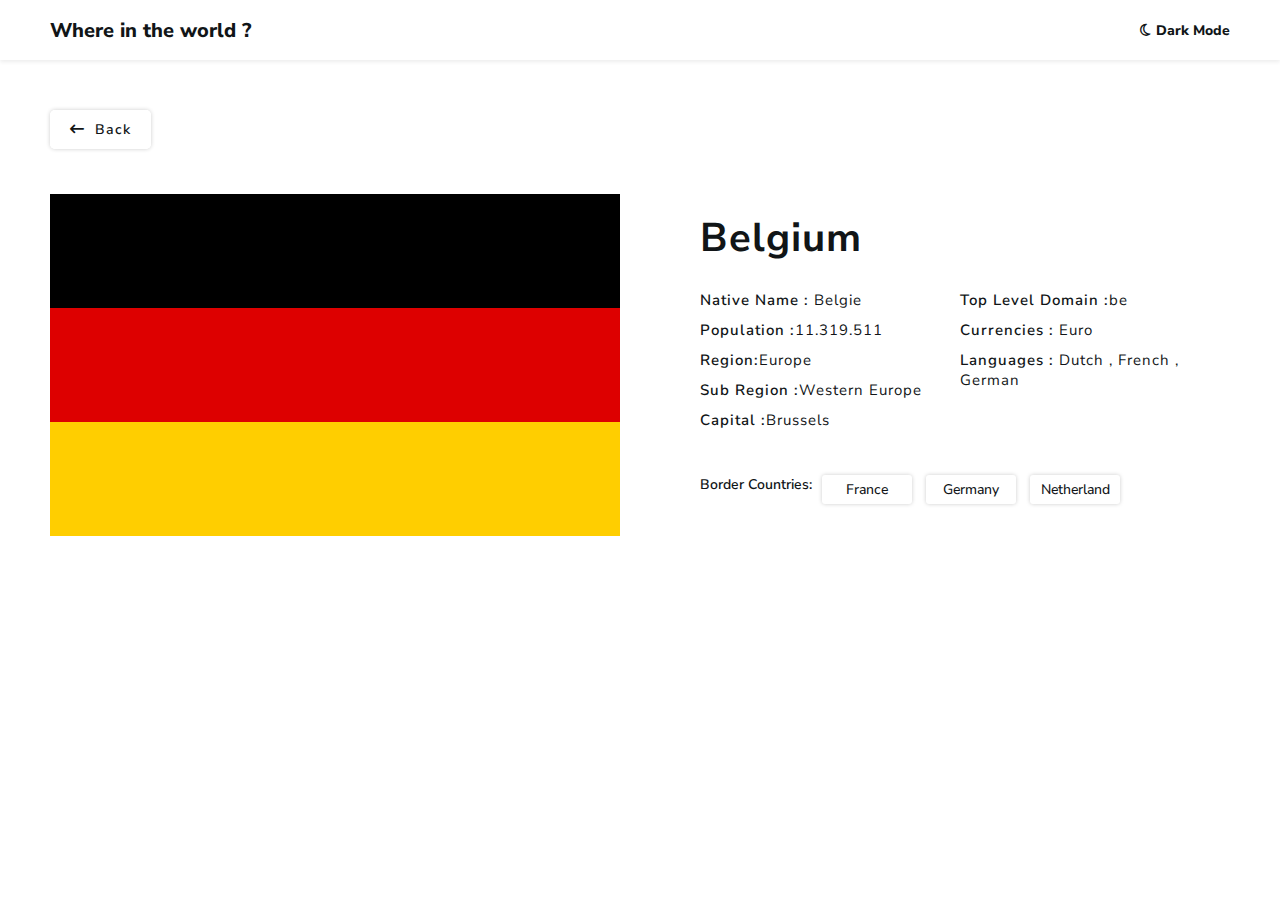
==== details.html @ c5d20afe "create the structure of app using css and html." ====
<!DOCTYPE html>
<html lang="en">
  <head>
    <meta charset="UTF-8" />
    <meta http-equiv="X-UA-Compatible" content="IE=edge" />
    <meta name="viewport" content="width=device-width, initial-scale=1.0" />
    <link rel="stylesheet" href="css/style.css" />
    <link rel="stylesheet" href="css/details.css" />
    <link
      rel="stylesheet"
      href="https://cdnjs.cloudflare.com/ajax/libs/font-awesome/6.1.2/css/all.min.css"
    />
    <title>Belgium</title>
    <script src="script.js" async></script>
  </head>
  <body>
    <header>
      <div class="title">
        <h1>Where in the world ?</h1>
      </div>
      <div class="mode">
        <p><i class="fa-regular fa-moon"></i>Dark Mode</p>
      </div>
    </header>
    <main>
      <div class="back-btn">
        <a class="btn" href="index.html"
          ><i class="fa fa-arrow-left-long"></i> Back</a
        >
      </div>
      <div class="wrapper">
        <div class="preview-img">
          <img src="flags/de.svg" alt="" />
        </div>
        <div class="preview-details">
          <div class="country-name">
            <h1>Belgium</h1>
          </div>
          <div class="country-details">
            <div class="country-details-left">
              <div class="item-info">
                <p><strong>Native Name :</strong> Belgie</p>
              </div>
              <div class="item-info">
                <p><strong>Population :</strong>11.319.511</p>
              </div>
              <div class="item-info">
                <p><strong>Region:</strong>Europe</p>
              </div>
              <div class="item-info">
                <p><strong>Sub Region :</strong>Western Europe</p>
              </div>
              <div class="item-info">
                <p><strong>Capital :</strong>Brussels</p>
              </div>
            </div>
            <div class="country-details-right">
              <div class="item-info">
                <p><strong>Top Level Domain :</strong>be</p>
              </div>
              <div class="item-info">
                <p><strong>Currencies :</strong> Euro</p>
              </div>
              <div class="item-info">
                <p><strong>Languages :</strong> Dutch , French , German</p>
              </div>
            </div>
          </div>

          <div class="country-borders">
            <p>Border Countries:</p>
            <ul>
              <li>France</li>
              <li>Germany</li>
              <li>Netherland</li>
            </ul>
          </div>
        </div>
      </div>
    </main>
  </body>
</html>
---- css/style.css ----
@import url("https://fonts.googleapis.com/css2?family=Barlow&family=Nunito+Sans:wght@300;600;800&display=swap");
:root {
  --very-dark-blue: #111517;
  --dark-gray: #858585;
  --very-light-gray: #fafafa;
  --white-color: #ffffff;
}

body {
  --bg-color: var(--very-light-gray);
  --font-color: var(--very-dark-blue);
  --header-color: var(--white-color);
  --div-color: var(--white-color);
  background: var(--bg-color);
  color: var(--font-color);
  font-size: 14px;
  width: 100%;
  height: 100vh;
}
* {
  padding: 0;
  margin: 0;
  box-sizing: border-box;
  font-family: "Nunito Sans";
}

header {
  display: flex;
  justify-content: space-between;
  align-items: center;
  background-color: var(--header-color);
  height: 50px;
  padding: 30px 50px;
  box-shadow: 0 2px 4px rgba(0, 0, 0, 0.075);
}
.title h1 {
  font-size: 20px;
  font-weight: 800;
}
.mode p {
  font-weight: 800;
}
.mode i {
  margin-right: 5px;
}
main {
  padding: 35px 50px;
}
.search-header {
  display: flex;
  flex-wrap: wrap;
  justify-content: space-between;
  align-items: center;
}
.search-header .search-box {
  width: 450px;
  display: flex;
  justify-content: space-between;
  align-items: center;
  height: 50px;
  background: var(--div-color);
  border-radius: 5px;
  padding: 0 25px;
  box-shadow: 0 0 4px rgba(0, 0, 0, 0.2);
}
.search-btn {
  background: none;
  border: none;
  outline: none;
  margin-right: 15px;
}
.search-btn .fa {
  color: var(--dark-gray);
}
.search {
  width: 100%;
  border: none;
  outline: none;
  background-color: transparent;
}

.filter {
  width: 200px;
  display: flex;
  justify-content: space-between;
  align-items: center;
  height: 50px;
  background: var(--div-color);
  border-radius: 5px;
  padding: 17px 25px;
  box-shadow: 0 0 4px rgba(0, 0, 0, 0.2);
  cursor: pointer;
  position: relative;
}
.filter p,
i {
  font-weight: 600;
}

.dropdown {
  width: 100%;
  display: flex;
  background: var(--div-color);
  margin-top: 3px;
  border-radius: 5px;
  padding: 10px 15px;
  box-shadow: 0 0 4px rgba(0, 0, 0, 0.2);
}

.dropdown ul li {
  list-style: none;
  font-weight: 600;
  margin-bottom: 5px;
}
.filter > *:last-child {
  display: block;
  opacity: 0;
  pointer-events: none;
  transition: 0.4s;
  position: absolute;
  left: 0;
  top: 100%;
}
.dropdown.open {
  opacity: 1;
  visibility: visible;
  pointer-events: auto;
  z-index: 1;
}
.countries {
  margin-top: 35px;
}
.row {
  display: flex;
  flex-wrap: wrap;
  justify-content: space-between;
  position: relative;
}

.country-info {
  flex: 0 0 25%;
  max-width: calc(25% - 45px);
  min-height: 300px;
  background: var(--div-color);
  border-radius: 5px;
  border: 1px solid rgb(235, 229, 229);
  box-shadow: 1px 1px 4px 1px rgba(48, 46, 77, 0.15);
  margin-bottom: 55px;
  overflow: hidden;
}

.country-info .item-img {
  height: 155px;
}
.item-img img {
  border-top-left-radius: 5px;
  border-top-right-radius: 5px;
  object-fit: cover;
  width: 100%;
  height: 100%;
}
.country-info .country-details {
  width: 100%;
  padding: 20px 15px 35px;
}
.country-info .country-details .item-name {
  padding: 0 0 8px;
}

.country-info .country-details .item-info p {
  margin-bottom: 5px;
  font-weight: 600;
}
.country-info .country-details .item-info p span {
  font-weight: 500;
}
@media (max-width: 1020px) {
  .country-info {
    flex: 0 0 33.33%;
    max-width: calc(33.33% - 50px);
    margin-bottom: 45px;
  }
}
@media (max-width: 750px) {
  header {
    padding: 30px 20px;
  }
  main {
    margin-top: 25px;
    padding: 0 20px;
  }
  .country-info {
    flex: 0 0 50%;
    max-width: calc(50% - 40px);
    margin-bottom: 45px;
  }
}
@media (max-width: 666px) {
  .filter {
    margin-top: 35px;
  }
  .title h1 {
    font-size: 15px;
    font-weight: 800;
  }
}
@media (max-width: 375px) {
  header {
    padding: 30px 10px;
  }
  main {
    margin-top: 25px;
    padding: 0 10px;
  }
  .country-info {
    flex: 0 0 100%;
    max-width: calc(100% - 50px);
    margin-left: 25px;
    margin-right: 25px;
  }
}
---- css/details.css ----
:root {
    --very-dark-blue: #111517;
    --dark-gray: #858585;
    --very-light-gray: #fafafa;
    --white-color: #ffffff;
  }
  
  body {
    --bg-color: var(--white-color);
    --font-color: var(--very-dark-blue);
    --header-color: var(--white-color);
    --div-color: var(--white-color);
    background: var(--bg-color);
    color: var(--font-color);
    font-size: 14px;
    width: 100%;
    height: 100vh;
  }
  
  * {
    padding: 0;
    margin: 0;
    box-sizing: border-box;
    font-family: "Nunito Sans";
    text-decoration: none;
    color: var(--font-color);
  }
  .mode p {
    font-weight: 800;
    font-size: 14px;
  }
  .mode i {
    margin-right: 5px;
  }
  
  .back-btn {
    margin-top: 25px;
    margin-bottom: 55px;
  }
  .back-btn .btn {
    border: none;
    outline: none;
    padding: 10px 20px;
    background: var(--div-color);
    box-shadow: 0 0 4px rgba(0, 0, 0, 0.2);
    border-radius: 5px;
    cursor: pointer;
    font-weight: 600;
    letter-spacing: 1px;
  }
  .back-btn .btn i {
    margin-right: 5px;
  }
  .wrapper {
    display: flex;
    align-items: center;
    height: 100%;
    width: 100%;
  }
  .wrapper .preview-img {
    width: 50%;
    padding-right: 20px;
  }
  .wrapper .preview-img img {
    width: 100%;
    height: 100%;
    object-fit: cover;
  }
  
  .wrapper .preview-details {
    width: 50%;
    padding: 10px 10px 30px 60px;
  }
  .preview-details .country-name {
    display: flex;
    margin-bottom: 20px;
  }
  .preview-details .country-name h1 {
    font-size: 40px;
    letter-spacing: 1px;
  }
  .preview-details .country-details {
    display: flex;
    flex-wrap: wrap;
    margin-bottom: 40px;
  }
  .preview-details .country-details .country-details-left,
  .country-details-right {
    flex: 0 0 50%;
    max-width: 50%;
  }
  .preview-details .country-details .item-info {
    flex: 0 0 100%;
    max-width: 100%;
  }
  .preview-details .country-details .item-info p {
    font-size: 15px;
    letter-spacing: 1px;
    padding: 5px 0;
  }
  .preview-details .country-details .item-info p > strong {
    font-weight: 600;
  }
  .preview-details .country-borders {
    display: flex;
    flex-wrap: wrap;
  }
  .preview-details .country-borders p {
    font-weight: 600;
    margin-right: 10px;
  }
  .preview-details .country-borders ul li {
    list-style: none;
    display: inline-block;
    border-radius: 3px;
    margin-right: 10px;
    box-shadow: 0 0 4px rgba(0, 0, 0, 0.2);
    background: var(--div-color);
    padding: 5px 5px;
    font-size: 14px;
    font-weight: 500;
    width: 90px;
    text-align: center;
  }
  
  @media screen and (max-width: 375px) {
    body {
      background: var(--very-light-gray);
    }
  
    .preview-details .country-borders {
      margin-bottom: 20px;
    }
  }
  @media screen and (max-width: 760px) {
    main {
      margin-top: 25px;
      padding: 0 30px;
    }
    .back-btn {
      margin-top: 50px;
      margin-bottom: 55px;
    }
    .wrapper {
      flex-wrap: wrap;
    }
  
    .wrapper .preview-details {
      width: 100%;
      padding: 10px 0 30px 0;
    }
    .wrapper .preview-img {
      width: 100%;
      padding-right: 0;
    }
    .preview-details .country-name {
      margin: 20px 0;
    }
    .preview-details .country-borders p {
      margin-bottom: 20px;
    }
    .preview-details .country-borders ul li {
      margin-right: 5px;
      margin-bottom: 5px;
    }
    .preview-details .country-details .country-details-left,
    .country-details-right {
      flex: 0 0 100%;
      max-width: 100%;
      margin-bottom: 40px;
    }
  }
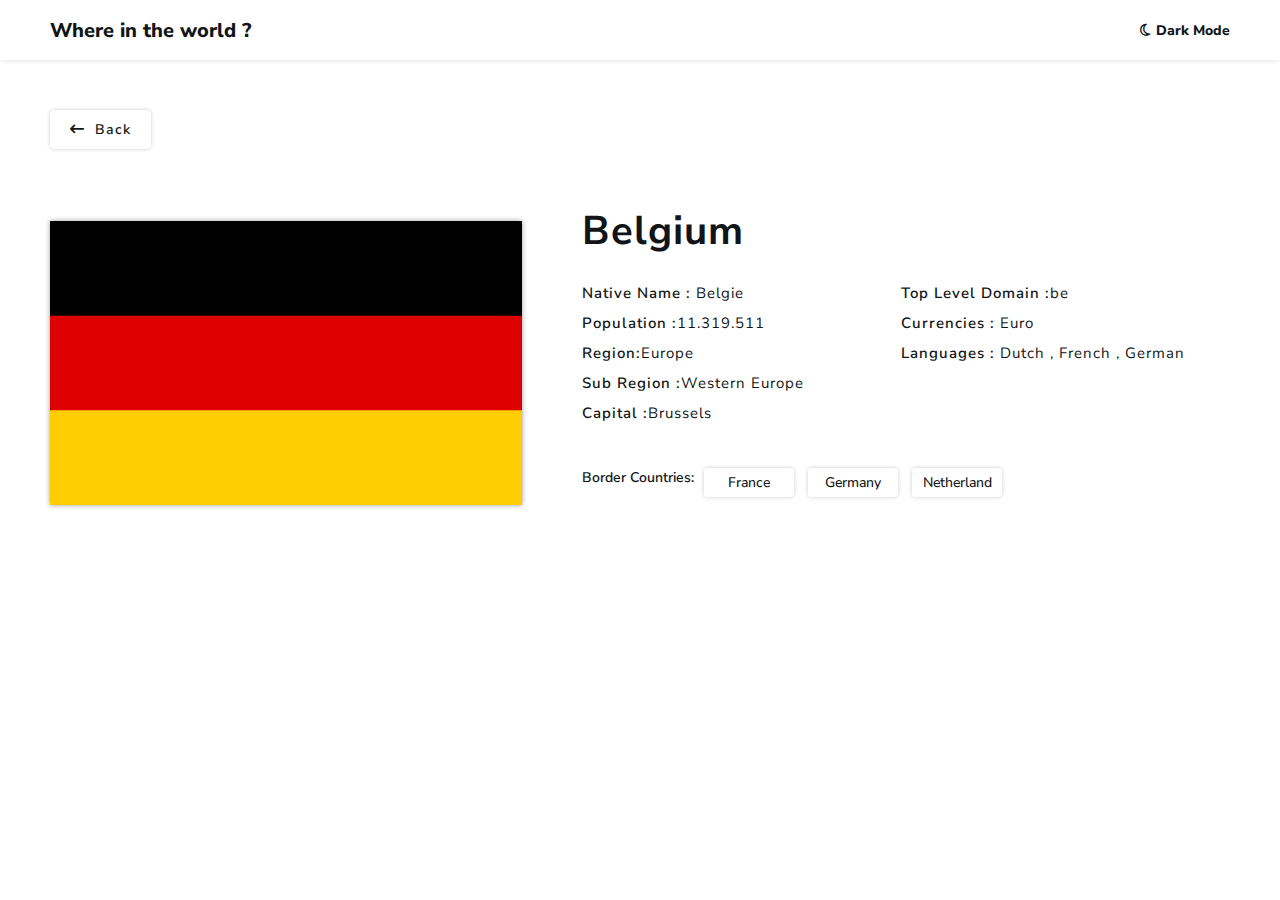
==== commit 325295c7: "Update style.css , details.css" ====
--- a/details.html
+++ b/details.html
@@ -11,7 +11,6 @@
       href="https://cdnjs.cloudflare.com/ajax/libs/font-awesome/6.1.2/css/all.min.css"
     />
     <title>Belgium</title>
-    <script src="script.js" async></script>
   </head>
   <body>
     <header>
--- a/css/style.css
+++ b/css/style.css
@@ -23,7 +23,11 @@
   box-sizing: border-box;
   font-family: "Nunito Sans";
 }
-
+a{
+  text-decoration: none;
+  color: var(--font-color);
+
+}
 header {
   display: flex;
   justify-content: space-between;
@@ -36,6 +40,9 @@
 .title h1 {
   font-size: 20px;
   font-weight: 800;
+}
+.mode{
+  cursor: pointer;
 }
 .mode p {
   font-weight: 800;
@@ -81,20 +88,26 @@
 
 .filter {
   width: 200px;
-  display: flex;
-  justify-content: space-between;
-  align-items: center;
   height: 50px;
   background: var(--div-color);
   border-radius: 5px;
   padding: 17px 25px;
   box-shadow: 0 0 4px rgba(0, 0, 0, 0.2);
+  position: relative;
+ 
+}
+.filter .filter-btn {
+  width: 100%;
+  display: flex;
+  justify-content: space-between;
+  align-items: center;
+  font-weight: 600;
+}
+.filter .filter-btn{
+  border: none;
+  outline: none;
+  background: transparent;
   cursor: pointer;
-  position: relative;
-}
-.filter p,
-i {
-  font-weight: 600;
 }
 
 .dropdown {
@@ -112,7 +125,7 @@
   font-weight: 600;
   margin-bottom: 5px;
 }
-.filter > *:last-child {
+.filter .dropdown  {
   display: block;
   opacity: 0;
   pointer-events: none;
@@ -121,36 +134,39 @@
   left: 0;
   top: 100%;
 }
-.dropdown.open {
+.filter-btn:focus + .dropdown {
   opacity: 1;
   visibility: visible;
   pointer-events: auto;
   z-index: 1;
 }
+
 .countries {
   margin-top: 35px;
 }
 .row {
-  display: flex;
-  flex-wrap: wrap;
-  justify-content: space-between;
+  display: grid;
+  grid-template-columns: repeat(auto-fit,minmax(260px,1fr));
+  grid-gap: 50px;
+
+
+}
+
+.country-info {
+  min-height: 400px;
+  background: var(--div-color);
+  border-radius: 5px;
+  box-shadow: 1px 1px 4px 1px rgba(48, 46, 77, 0.15);
+  overflow: hidden;
   position: relative;
 }
-
-.country-info {
-  flex: 0 0 25%;
-  max-width: calc(25% - 45px);
-  min-height: 300px;
-  background: var(--div-color);
-  border-radius: 5px;
-  border: 1px solid rgb(235, 229, 229);
-  box-shadow: 1px 1px 4px 1px rgba(48, 46, 77, 0.15);
-  margin-bottom: 55px;
-  overflow: hidden;
-}
-
+.country-info:hover{
+  box-shadow: 1px 1px 4px 4px rgba(48, 46, 77, 0.24);
+  transition: 0.3s;
+  transform: scale(1.03);
+}
 .country-info .item-img {
-  height: 155px;
+  height: 200px;
 }
 .item-img img {
   border-top-left-radius: 5px;
@@ -161,10 +177,10 @@
 }
 .country-info .country-details {
   width: 100%;
-  padding: 20px 15px 35px;
+  padding: 35px 15px 35px;
 }
 .country-info .country-details .item-name {
-  padding: 0 0 8px;
+  padding: 0 0 15px;
 }
 
 .country-info .country-details .item-info p {
@@ -174,14 +190,7 @@
 .country-info .country-details .item-info p span {
   font-weight: 500;
 }
-@media (max-width: 1020px) {
-  .country-info {
-    flex: 0 0 33.33%;
-    max-width: calc(33.33% - 50px);
-    margin-bottom: 45px;
-  }
-}
-@media (max-width: 750px) {
+@media (max-width: 768px) {
   header {
     padding: 30px 20px;
   }
@@ -189,21 +198,13 @@
     margin-top: 25px;
     padding: 0 20px;
   }
-  .country-info {
-    flex: 0 0 50%;
-    max-width: calc(50% - 40px);
-    margin-bottom: 45px;
-  }
-}
-@media (max-width: 666px) {
+}
+@media (max-width: 706px) {
   .filter {
     margin-top: 35px;
   }
-  .title h1 {
-    font-size: 15px;
-    font-weight: 800;
-  }
-}
+}
+
 @media (max-width: 375px) {
   header {
     padding: 30px 10px;
@@ -213,8 +214,6 @@
     padding: 0 10px;
   }
   .country-info {
-    flex: 0 0 100%;
-    max-width: calc(100% - 50px);
     margin-left: 25px;
     margin-right: 25px;
   }
--- a/css/details.css
+++ b/css/details.css
@@ -58,17 +58,21 @@
     width: 100%;
   }
   .wrapper .preview-img {
-    width: 50%;
-    padding-right: 20px;
+    flex: 0 0 40%;
+    max-width: 40%;
+    
+   
   }
   .wrapper .preview-img img {
     width: 100%;
     height: 100%;
     object-fit: cover;
+    box-shadow: 0 0 5px rgba(0, 0, 0, 0.4);
   }
   
   .wrapper .preview-details {
-    width: 50%;
+    flex: 0 0 60%;
+    max-width: 60%;
     padding: 10px 10px 30px 60px;
   }
   .preview-details .country-name {
@@ -108,6 +112,7 @@
   .preview-details .country-borders p {
     font-weight: 600;
     margin-right: 10px;
+    margin-bottom: 10px;
   }
   .preview-details .country-borders ul li {
     list-style: none;
@@ -121,6 +126,7 @@
     font-weight: 500;
     width: 90px;
     text-align: center;
+    margin-bottom: 10px;
   }
   
   @media screen and (max-width: 375px) {
@@ -131,8 +137,11 @@
     .preview-details .country-borders {
       margin-bottom: 20px;
     }
+    .preview-details .country-borders ul li {
+      margin-right: 5px;
+    }
   }
-  @media screen and (max-width: 760px) {
+  @media screen and (max-width: 768px) {
     main {
       margin-top: 25px;
       padding: 0 30px;
@@ -141,27 +150,9 @@
       margin-top: 50px;
       margin-bottom: 55px;
     }
-    .wrapper {
-      flex-wrap: wrap;
-    }
-  
-    .wrapper .preview-details {
-      width: 100%;
-      padding: 10px 0 30px 0;
-    }
-    .wrapper .preview-img {
-      width: 100%;
-      padding-right: 0;
-    }
+
     .preview-details .country-name {
       margin: 20px 0;
-    }
-    .preview-details .country-borders p {
-      margin-bottom: 20px;
-    }
-    .preview-details .country-borders ul li {
-      margin-right: 5px;
-      margin-bottom: 5px;
     }
     .preview-details .country-details .country-details-left,
     .country-details-right {
@@ -170,4 +161,27 @@
       margin-bottom: 40px;
     }
   }
+  @media screen and (max-width: 910px){
+    .wrapper{
+      flex-wrap: wrap;
+    }
+    .wrapper .preview-img{
+      flex: 0 0 100%;
+      max-width: 100%;
+      
+    }
+  .wrapper .preview-details{
+    flex: 0 0 100%;
+    max-width: 100%;
+    padding: 30px 0 30px 0;
+  }
+  }
+  @media screen and (max-width: 1097px){
+    .preview-details .country-borders p {
+      margin-bottom: 20px;
+    }
+  }
+
+
+
   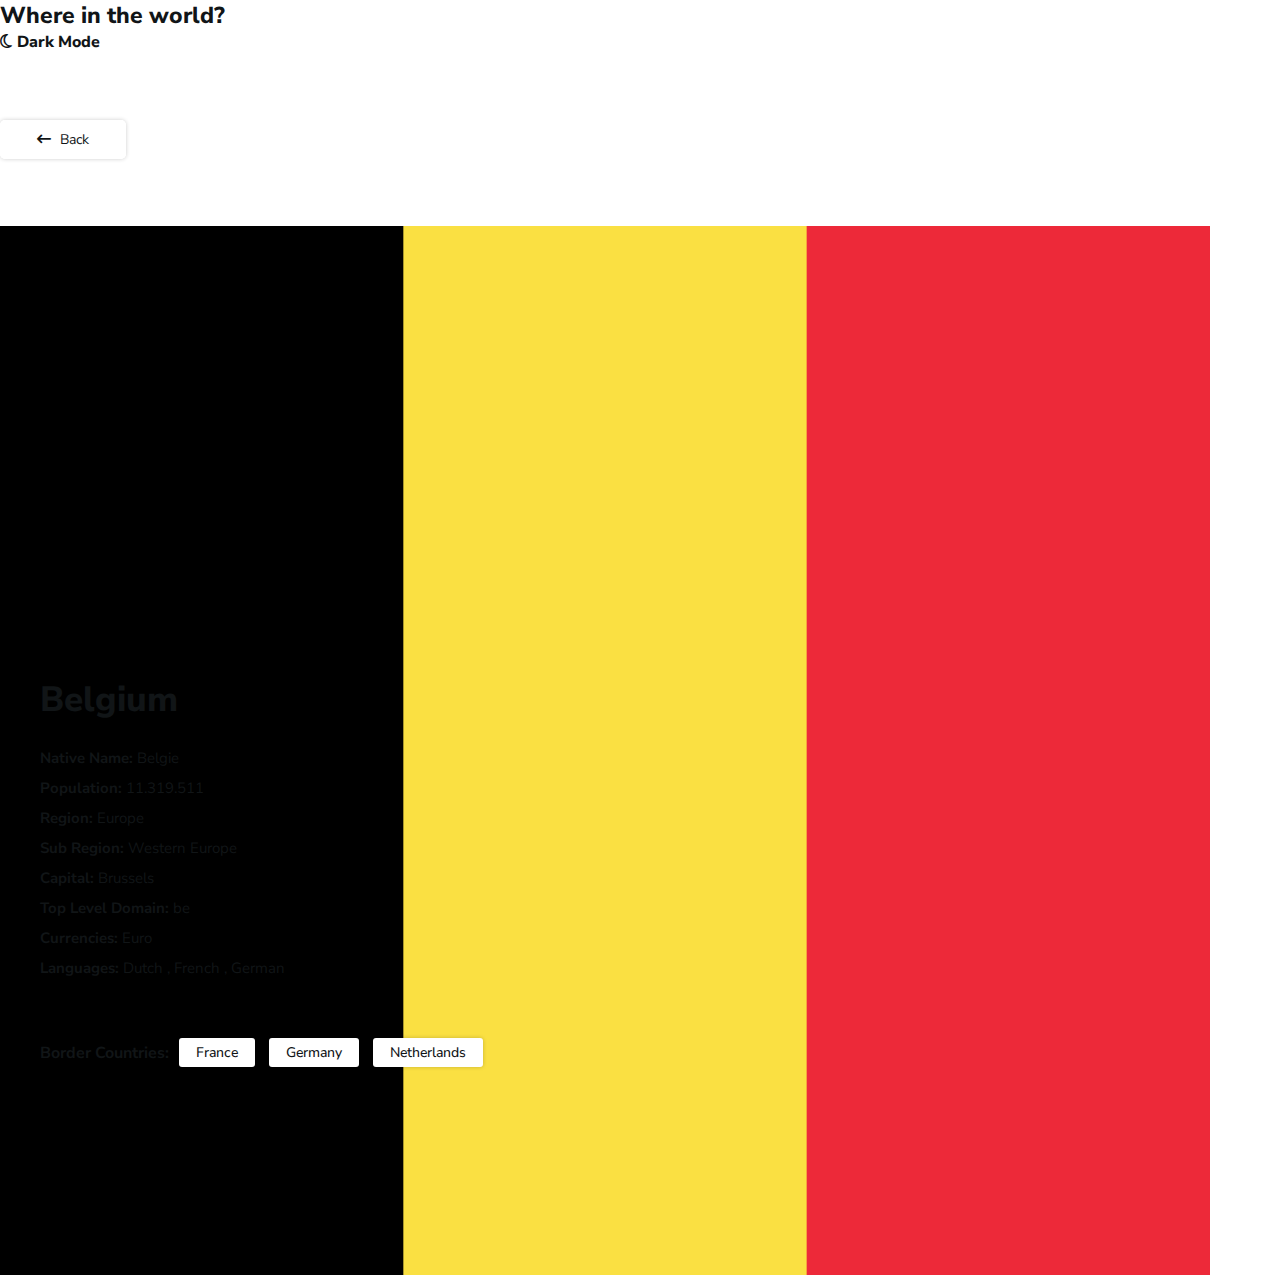
==== commit 367dc0e1: "convert design to bootstrap." ====
--- a/details.html
+++ b/details.html
@@ -4,75 +4,106 @@
     <meta charset="UTF-8" />
     <meta http-equiv="X-UA-Compatible" content="IE=edge" />
     <meta name="viewport" content="width=device-width, initial-scale=1.0" />
-    <link rel="stylesheet" href="css/style.css" />
-    <link rel="stylesheet" href="css/details.css" />
     <link
       rel="stylesheet"
       href="https://cdnjs.cloudflare.com/ajax/libs/font-awesome/6.1.2/css/all.min.css"
     />
+    <link
+      href="https://cdn.jsdelivr.net/npm/bootstrap@5.2.0/dist/css/bootstrap.min.css"
+      rel="stylesheet"
+      integrity="sha384-gH2yIJqKdNHPEq0n4Mqa/HGKIhSkIHeL5AyhkYV8i59U5AR6csBvApHHNl/vI1Bx"
+      crossorigin="anonymous"
+    />
+    <link rel="stylesheet" href="css/style.css" />
+    <link rel="stylesheet" href="css/details.css" />
+    <script
+      src="https://cdn.jsdelivr.net/npm/bootstrap@5.2.0/dist/js/bootstrap.bundle.min.js"
+      integrity="sha384-A3rJD856KowSb7dwlZdYEkO39Gagi7vIsF0jrRAoQmDKKtQBHUuLZ9AsSv4jD4Xa"
+      crossorigin="anonymous"
+    ></script>
     <title>Belgium</title>
   </head>
   <body>
     <header>
-      <div class="title">
-        <h1>Where in the world ?</h1>
-      </div>
-      <div class="mode">
-        <p><i class="fa-regular fa-moon"></i>Dark Mode</p>
-      </div>
+      <nav class="navbar navbar-expand-lg shadow-sm d-print">
+        <div class="container py-2">
+          <span class="navbar-brand title">Where in the world?</span>
+          <div class="mode">
+            <span><i class="fa-regular fa-moon"></i>Dark Mode</span>
+          </div>
+        </div>
+      </nav>
     </header>
     <main>
-      <div class="back-btn">
-        <a class="btn" href="index.html"
-          ><i class="fa fa-arrow-left-long"></i> Back</a
-        >
-      </div>
-      <div class="wrapper">
-        <div class="preview-img">
-          <img src="flags/de.svg" alt="" />
-        </div>
-        <div class="preview-details">
-          <div class="country-name">
-            <h1>Belgium</h1>
+      <div class="container">
+        <div class="inner-container">
+          <div class="back-btn">
+            <a class="btn" href="index.html"
+              ><i class="fa fa-arrow-left-long"></i> Back</a
+            >
           </div>
-          <div class="country-details">
-            <div class="country-details-left">
-              <div class="item-info">
-                <p><strong>Native Name :</strong> Belgie</p>
+          <div class="wrapper">
+            <div class="row">
+              <div class="preview-img col-12 col-md-12 col-lg-6">
+                <img src="flags/be.svg" alt="" />
               </div>
-              <div class="item-info">
-                <p><strong>Population :</strong>11.319.511</p>
-              </div>
-              <div class="item-info">
-                <p><strong>Region:</strong>Europe</p>
-              </div>
-              <div class="item-info">
-                <p><strong>Sub Region :</strong>Western Europe</p>
-              </div>
-              <div class="item-info">
-                <p><strong>Capital :</strong>Brussels</p>
+              <div class="preview-details col-12 col-md-12 col-lg-6">
+                <div class="row">
+                  <div class="country-name">
+                    <h1>Belgium</h1>
+                  </div>
+                </div>
+                <div class="row">
+                  <div class="country-details flex-wrap">
+                    <div class="row">
+                      <div class="col-12 col-md-6 col-lg-6 left">
+                        <div class="item-info">
+                          <span><strong>Native Name:</strong> Belgie</span>
+                        </div>
+                        <div class="item-info">
+                          <span><strong>Population:</strong> 11.319.511</span>
+                        </div>
+                        <div class="item-info">
+                          <span><strong>Region:</strong> Europe</span>
+                        </div>
+                        <div class="item-info">
+                          <span
+                            ><strong>Sub Region:</strong> Western Europe</span
+                          >
+                        </div>
+                        <div class="item-info">
+                          <span><strong>Capital:</strong> Brussels</span>
+                        </div>
+                      </div>
+                      <div class="col-12 col-md-6 col-lg-6 right">
+                        <div class="item-info">
+                          <span><strong>Top Level Domain:</strong> be</span>
+                        </div>
+                        <div class="item-info">
+                          <span><strong>Currencies: </strong> Euro</span>
+                        </div>
+                        <div class="item-info">
+                          <span
+                            ><strong>Languages:</strong> Dutch , French ,
+                            German</span
+                          >
+                        </div>
+                      </div>
+                    </div>
+                  </div>
+                </div>
+                <div class="row">
+                  <div class="country-borders">
+                    <span>Border Countries:</span>
+                    <div class="borders">
+                      <a>France</a>
+                      <a>Germany</a>
+                      <a>Netherlands</a>
+                    </div>
+                  </div>
+                </div>
               </div>
             </div>
-            <div class="country-details-right">
-              <div class="item-info">
-                <p><strong>Top Level Domain :</strong>be</p>
-              </div>
-              <div class="item-info">
-                <p><strong>Currencies :</strong> Euro</p>
-              </div>
-              <div class="item-info">
-                <p><strong>Languages :</strong> Dutch , French , German</p>
-              </div>
-            </div>
-          </div>
-
-          <div class="country-borders">
-            <p>Border Countries:</p>
-            <ul>
-              <li>France</li>
-              <li>Germany</li>
-              <li>Netherland</li>
-            </ul>
           </div>
         </div>
       </div>
--- a/css/style.css
+++ b/css/style.css
@@ -12,6 +12,7 @@
   --header-color: var(--white-color);
   --div-color: var(--white-color);
   background: var(--bg-color);
+  --hover-over: var(--very-light-gray);
   color: var(--font-color);
   font-size: 14px;
   width: 100%;
@@ -23,198 +24,167 @@
   box-sizing: border-box;
   font-family: "Nunito Sans";
 }
-a{
+a {
   text-decoration: none;
   color: var(--font-color);
-
 }
-header {
-  display: flex;
-  justify-content: space-between;
-  align-items: center;
+a:hover {
+  color: var(--font-color);
+}
+nav {
   background-color: var(--header-color);
-  height: 50px;
-  padding: 30px 50px;
-  box-shadow: 0 2px 4px rgba(0, 0, 0, 0.075);
 }
-.title h1 {
-  font-size: 20px;
+nav .title {
+  font-size: 23px;
   font-weight: 800;
 }
-.mode{
+nav .mode {
   cursor: pointer;
+  font-size: 16px;
 }
-.mode p {
+nav .mode span {
   font-weight: 800;
 }
-.mode i {
+nav .mode span i {
   margin-right: 5px;
 }
-main {
-  padding: 35px 50px;
+
+.countries {
+  margin-top: 50px;
+}
+.countries .row {
+  margin-left: -40px;
+  margin-right: -40px;
 }
 .search-header {
-  display: flex;
-  flex-wrap: wrap;
-  justify-content: space-between;
-  align-items: center;
+  margin-top: 50px;
 }
-.search-header .search-box {
-  width: 450px;
-  display: flex;
-  justify-content: space-between;
-  align-items: center;
-  height: 50px;
+.country {
+  margin-bottom: 25px;
+  padding: 0 18px;
+}
+
+.search-box {
+  max-width: 470px;
+  width: 100%;
   background: var(--div-color);
   border-radius: 5px;
-  padding: 0 25px;
+  padding: 10px 25px;
   box-shadow: 0 0 4px rgba(0, 0, 0, 0.2);
 }
-.search-btn {
-  background: none;
-  border: none;
-  outline: none;
-  margin-right: 15px;
-}
-.search-btn .fa {
+
+.search-box .fa {
   color: var(--dark-gray);
 }
-.search {
+.form-control {
   width: 100%;
   border: none;
   outline: none;
   background-color: transparent;
 }
-
-.filter {
+.form-control:focus {
+  box-shadow: none;
+}
+.dropdown {
   width: 200px;
-  height: 50px;
   background: var(--div-color);
   border-radius: 5px;
-  padding: 17px 25px;
   box-shadow: 0 0 4px rgba(0, 0, 0, 0.2);
-  position: relative;
- 
 }
-.filter .filter-btn {
+.dropdown button {
   width: 100%;
+  border: none;
+  outline: none;
+  background: transparent;
+  cursor: pointer;
   display: flex;
   justify-content: space-between;
   align-items: center;
   font-weight: 600;
+  padding: 17px 17px;
 }
-.filter .filter-btn{
-  border: none;
-  outline: none;
-  background: transparent;
-  cursor: pointer;
+.dropdown .dropdown-menu {
+  width: 100%;
+  background: var(--div-color);
+  margin-top: 5px;
+  border-radius: 5px;
+  box-shadow: 0 0 4px rgba(0, 0, 0, 0.2);
+}
+.dropdown .dropdown-menu ul li {
+  margin-top: 5px;
 }
 
-.dropdown {
-  width: 100%;
-  display: flex;
+.card {
   background: var(--div-color);
-  margin-top: 3px;
-  border-radius: 5px;
-  padding: 10px 15px;
-  box-shadow: 0 0 4px rgba(0, 0, 0, 0.2);
-}
-
-.dropdown ul li {
-  list-style: none;
-  font-weight: 600;
-  margin-bottom: 5px;
-}
-.filter .dropdown  {
-  display: block;
-  opacity: 0;
-  pointer-events: none;
-  transition: 0.4s;
-  position: absolute;
-  left: 0;
-  top: 100%;
-}
-.filter-btn:focus + .dropdown {
-  opacity: 1;
-  visibility: visible;
-  pointer-events: auto;
-  z-index: 1;
-}
-
-.countries {
-  margin-top: 35px;
-}
-.row {
-  display: grid;
-  grid-template-columns: repeat(auto-fit,minmax(260px,1fr));
-  grid-gap: 50px;
-
-
-}
-
-.country-info {
-  min-height: 400px;
-  background: var(--div-color);
-  border-radius: 5px;
+  border-radius: 7px;
   box-shadow: 1px 1px 4px 1px rgba(48, 46, 77, 0.15);
   overflow: hidden;
   position: relative;
+  border: none;
 }
-.country-info:hover{
+.card .img {
+  height: 160px;
+}
+.card img {
+  border-top-left-radius: 7px;
+  border-top-right-radius: 7px;
+  object-fit: cover;
+  width: 100%;
+  height: 100%;
+}
+
+.card:hover {
   box-shadow: 1px 1px 4px 4px rgba(48, 46, 77, 0.24);
   transition: 0.3s;
   transform: scale(1.03);
 }
-.country-info .item-img {
-  height: 200px;
+.card-body .card-title {
+  font-size: 16px;
+  white-space: nowrap;
+  overflow: hidden;
+  text-overflow: ellipsis;
+  font-weight: 800;
+  color: var(--font-color);
+  margin-bottom: 15px;
 }
-.item-img img {
-  border-top-left-radius: 5px;
-  border-top-right-radius: 5px;
-  object-fit: cover;
+.card .card-body {
   width: 100%;
-  height: 100%;
+  padding: 25px 20px 35px;
 }
-.country-info .country-details {
-  width: 100%;
-  padding: 35px 15px 35px;
+.card-body .card-text {
+  margin-bottom: 5px;
 }
-.country-info .country-details .item-name {
-  padding: 0 0 15px;
+.card-body .card-text span {
+  font-weight: 600;
 }
 
-.country-info .country-details .item-info p {
-  margin-bottom: 5px;
-  font-weight: 600;
-}
-.country-info .country-details .item-info p span {
-  font-weight: 500;
-}
-@media (max-width: 768px) {
-  header {
-    padding: 30px 20px;
+@media (max-width: 767px) {
+  .search-header {
+    margin-top: 25px;
   }
-  main {
-    margin-top: 25px;
-    padding: 0 20px;
-  }
-}
-@media (max-width: 706px) {
   .filter {
     margin-top: 35px;
+  }
+  .countries .row {
+    margin-left: 0;
+    margin-right: 0;
   }
 }
 
 @media (max-width: 375px) {
-  header {
-    padding: 30px 10px;
-  }
-  main {
-    margin-top: 25px;
-    padding: 0 10px;
+  .country {
+    padding: 0 15px;
   }
   .country-info {
     margin-left: 25px;
     margin-right: 25px;
   }
+  nav .title {
+    font-size: 18px;
+    font-weight: 800;
+  }
+  nav .mode {
+    cursor: pointer;
+    font-size: 14px;
+  }
 }
--- a/css/details.css
+++ b/css/details.css
@@ -1,187 +1,158 @@
 :root {
-    --very-dark-blue: #111517;
-    --dark-gray: #858585;
-    --very-light-gray: #fafafa;
-    --white-color: #ffffff;
+  --very-dark-blue: #111517;
+  --dark-gray: #858585;
+  --very-light-gray: #fafafa;
+  --white-color: #ffffff;
+}
+
+body {
+  --bg-color: var(--white-color);
+  --font-color: var(--very-dark-blue);
+  --header-color: var(--white-color);
+  --div-color: var(--white-color);
+  background: var(--bg-color);
+  color: var(--font-color);
+  font-size: 14px;
+  width: 100%;
+  height: 100vh;
+}
+* {
+  padding: 0;
+  margin: 0;
+  box-sizing: border-box;
+  font-family: "Nunito Sans";
+  text-decoration: none;
+  color: var(--font-color);
+}
+.inner-container {
+  padding-bottom: 35px;
+}
+.mode p {
+  font-weight: 800;
+  font-size: 14px;
+}
+.mode i {
+  margin-right: 5px;
+}
+
+.back-btn {
+  margin-top: 77px;
+  margin-bottom: 77px;
+}
+.back-btn .btn {
+  border: none;
+  outline: none;
+  padding: 10px 37px;
+  background: var(--div-color);
+  box-shadow: 0 0 4px rgba(0, 0, 0, 0.2);
+  border-radius: 5px;
+  cursor: pointer;
+}
+.back-btn .btn i {
+  margin-right: 5px;
+}
+.wrapper .preview-img {
+  padding-right: 70px;
+  max-height: 405px;
+}
+.wrapper .preview-img img {
+  width: 100%;
+  height: 100%;
+  object-fit: cover;
+}
+
+.wrapper .preview-details {
+  padding: 45px 10px 30px 40px;
+}
+.preview-details .country-name {
+  margin-bottom: 20px;
+}
+.preview-details .country-name h1 {
+  font-size: 35px;
+  font-weight: 800;
+}
+.preview-details .country-details {
+  margin-bottom: 55px;
+}
+
+.preview-details .country-details .item-info {
+  font-size: 15px;
+  padding: 5px 0;
+}
+.preview-details .country-details .item-info span > strong {
+  font-weight: 700;
+}
+.preview-details .country-borders {
+  display: flex;
+  flex-wrap: wrap;
+  align-items: center;
+}
+.preview-details .country-borders span {
+  font-weight: 700;
+  margin-right: 10px;
+  margin-bottom: 10px;
+  font-size: 16px;
+}
+.preview-details .country-borders .borders a {
+  list-style: none;
+  display: inline-block;
+  border-radius: 3px;
+  box-shadow: 0 0 4px rgba(0, 0, 0, 0.2);
+  background: var(--div-color);
+  padding: 5px 17px;
+  font-size: 14px;
+  font-weight: 500;
+  text-align: center;
+  margin-bottom: 10px;
+  cursor: pointer;
+  margin-right: 10px;
+}
+
+@media screen and (max-width: 375px) {
+  body {
+    background: var(--very-light-gray);
   }
-  
-  body {
-    --bg-color: var(--white-color);
-    --font-color: var(--very-dark-blue);
-    --header-color: var(--white-color);
-    --div-color: var(--white-color);
-    background: var(--bg-color);
-    color: var(--font-color);
-    font-size: 14px;
-    width: 100%;
-    height: 100vh;
+
+  .preview-details .country-borders {
+    margin-bottom: 20px;
   }
-  
-  * {
-    padding: 0;
-    margin: 0;
-    box-sizing: border-box;
-    font-family: "Nunito Sans";
-    text-decoration: none;
-    color: var(--font-color);
-  }
-  .mode p {
-    font-weight: 800;
-    font-size: 14px;
-  }
-  .mode i {
+  .preview-details .country-borders .borders a {
     margin-right: 5px;
   }
-  
+}
+@media screen and (max-width: 768px) {
+  .inner-container {
+    margin-top: 25px;
+    padding: 0 35px 0 15px;
+  }
   .back-btn {
-    margin-top: 25px;
+    margin-top: 50px;
     margin-bottom: 55px;
   }
-  .back-btn .btn {
-    border: none;
-    outline: none;
-    padding: 10px 20px;
-    background: var(--div-color);
-    box-shadow: 0 0 4px rgba(0, 0, 0, 0.2);
-    border-radius: 5px;
-    cursor: pointer;
-    font-weight: 600;
-    letter-spacing: 1px;
+  .country-details {
+    padding-bottom: 0;
   }
-  .back-btn .btn i {
-    margin-right: 5px;
-  }
-  .wrapper {
-    display: flex;
-    align-items: center;
-    height: 100%;
-    width: 100%;
-  }
-  .wrapper .preview-img {
-    flex: 0 0 40%;
-    max-width: 40%;
-    
-   
-  }
-  .wrapper .preview-img img {
-    width: 100%;
-    height: 100%;
-    object-fit: cover;
-    box-shadow: 0 0 5px rgba(0, 0, 0, 0.4);
-  }
-  
-  .wrapper .preview-details {
-    flex: 0 0 60%;
-    max-width: 60%;
-    padding: 10px 10px 30px 60px;
+  .country-details .row .left,
+  .right {
+    margin-bottom: 40px;
   }
   .preview-details .country-name {
-    display: flex;
+    padding: 20px 10px;
+  }
+  .preview-details .country-details {
+    margin-bottom: 0;
+  }
+}
+@media screen and (max-width: 912px) {
+  .wrapper .preview-img {
+    padding-right: 0;
+  }
+  .wrapper .preview-details {
+    padding: 30px 10px 30px 10px;
+  }
+}
+@media screen and (max-width: 1097px) {
+  .preview-details .country-borders p {
     margin-bottom: 20px;
   }
-  .preview-details .country-name h1 {
-    font-size: 40px;
-    letter-spacing: 1px;
-  }
-  .preview-details .country-details {
-    display: flex;
-    flex-wrap: wrap;
-    margin-bottom: 40px;
-  }
-  .preview-details .country-details .country-details-left,
-  .country-details-right {
-    flex: 0 0 50%;
-    max-width: 50%;
-  }
-  .preview-details .country-details .item-info {
-    flex: 0 0 100%;
-    max-width: 100%;
-  }
-  .preview-details .country-details .item-info p {
-    font-size: 15px;
-    letter-spacing: 1px;
-    padding: 5px 0;
-  }
-  .preview-details .country-details .item-info p > strong {
-    font-weight: 600;
-  }
-  .preview-details .country-borders {
-    display: flex;
-    flex-wrap: wrap;
-  }
-  .preview-details .country-borders p {
-    font-weight: 600;
-    margin-right: 10px;
-    margin-bottom: 10px;
-  }
-  .preview-details .country-borders ul li {
-    list-style: none;
-    display: inline-block;
-    border-radius: 3px;
-    margin-right: 10px;
-    box-shadow: 0 0 4px rgba(0, 0, 0, 0.2);
-    background: var(--div-color);
-    padding: 5px 5px;
-    font-size: 14px;
-    font-weight: 500;
-    width: 90px;
-    text-align: center;
-    margin-bottom: 10px;
-  }
-  
-  @media screen and (max-width: 375px) {
-    body {
-      background: var(--very-light-gray);
-    }
-  
-    .preview-details .country-borders {
-      margin-bottom: 20px;
-    }
-    .preview-details .country-borders ul li {
-      margin-right: 5px;
-    }
-  }
-  @media screen and (max-width: 768px) {
-    main {
-      margin-top: 25px;
-      padding: 0 30px;
-    }
-    .back-btn {
-      margin-top: 50px;
-      margin-bottom: 55px;
-    }
-
-    .preview-details .country-name {
-      margin: 20px 0;
-    }
-    .preview-details .country-details .country-details-left,
-    .country-details-right {
-      flex: 0 0 100%;
-      max-width: 100%;
-      margin-bottom: 40px;
-    }
-  }
-  @media screen and (max-width: 910px){
-    .wrapper{
-      flex-wrap: wrap;
-    }
-    .wrapper .preview-img{
-      flex: 0 0 100%;
-      max-width: 100%;
-      
-    }
-  .wrapper .preview-details{
-    flex: 0 0 100%;
-    max-width: 100%;
-    padding: 30px 0 30px 0;
-  }
-  }
-  @media screen and (max-width: 1097px){
-    .preview-details .country-borders p {
-      margin-bottom: 20px;
-    }
-  }
-
-
-
-  +}
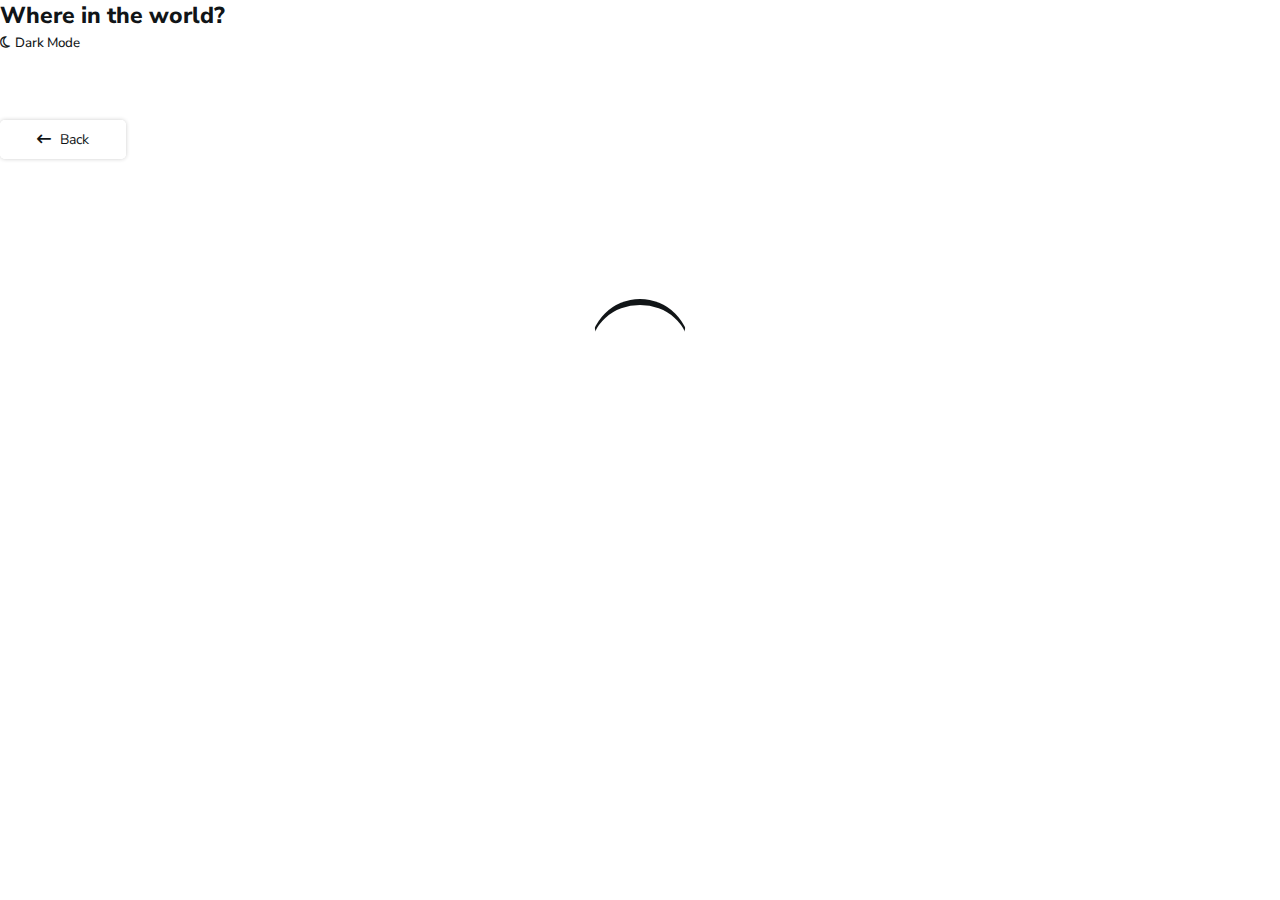
==== commit 72c5ac1d: "add javascript functionality" ====
--- a/details.html
+++ b/details.html
@@ -21,6 +21,9 @@
       integrity="sha384-A3rJD856KowSb7dwlZdYEkO39Gagi7vIsF0jrRAoQmDKKtQBHUuLZ9AsSv4jD4Xa"
       crossorigin="anonymous"
     ></script>
+    <script src="js/details.js" async></script>
+    <script src="js/theme.js" async></script>
+    <script src="js/common.js" async></script>
     <title>Belgium</title>
   </head>
   <body>
@@ -29,7 +32,7 @@
         <div class="container py-2">
           <span class="navbar-brand title">Where in the world?</span>
           <div class="mode">
-            <span><i class="fa-regular fa-moon"></i>Dark Mode</span>
+            <button><i class="fa-regular fa-moon"></i>Dark Mode</button>
           </div>
         </div>
       </nav>
@@ -42,67 +45,13 @@
               ><i class="fa fa-arrow-left-long"></i> Back</a
             >
           </div>
+          <div class="spinner-container">
+            <div class="sppiner">
+            </div>
+          </div>
           <div class="wrapper">
             <div class="row">
-              <div class="preview-img col-12 col-md-12 col-lg-6">
-                <img src="flags/be.svg" alt="" />
-              </div>
-              <div class="preview-details col-12 col-md-12 col-lg-6">
-                <div class="row">
-                  <div class="country-name">
-                    <h1>Belgium</h1>
-                  </div>
-                </div>
-                <div class="row">
-                  <div class="country-details flex-wrap">
-                    <div class="row">
-                      <div class="col-12 col-md-6 col-lg-6 left">
-                        <div class="item-info">
-                          <span><strong>Native Name:</strong> Belgie</span>
-                        </div>
-                        <div class="item-info">
-                          <span><strong>Population:</strong> 11.319.511</span>
-                        </div>
-                        <div class="item-info">
-                          <span><strong>Region:</strong> Europe</span>
-                        </div>
-                        <div class="item-info">
-                          <span
-                            ><strong>Sub Region:</strong> Western Europe</span
-                          >
-                        </div>
-                        <div class="item-info">
-                          <span><strong>Capital:</strong> Brussels</span>
-                        </div>
-                      </div>
-                      <div class="col-12 col-md-6 col-lg-6 right">
-                        <div class="item-info">
-                          <span><strong>Top Level Domain:</strong> be</span>
-                        </div>
-                        <div class="item-info">
-                          <span><strong>Currencies: </strong> Euro</span>
-                        </div>
-                        <div class="item-info">
-                          <span
-                            ><strong>Languages:</strong> Dutch , French ,
-                            German</span
-                          >
-                        </div>
-                      </div>
-                    </div>
-                  </div>
-                </div>
-                <div class="row">
-                  <div class="country-borders">
-                    <span>Border Countries:</span>
-                    <div class="borders">
-                      <a>France</a>
-                      <a>Germany</a>
-                      <a>Netherlands</a>
-                    </div>
-                  </div>
-                </div>
-              </div>
+               
             </div>
           </div>
         </div>
--- a/css/style.css
+++ b/css/style.css
@@ -4,6 +4,8 @@
   --dark-gray: #858585;
   --very-light-gray: #fafafa;
   --white-color: #ffffff;
+  --very-dark-blue-mode: #202c37;
+  --dark-blue: #2b3945;
 }
 
 body {
@@ -11,12 +13,57 @@
   --font-color: var(--very-dark-blue);
   --header-color: var(--white-color);
   --div-color: var(--white-color);
+  --icon-color: var(--dark-gray);
   background: var(--bg-color);
   --hover-over: var(--very-light-gray);
   color: var(--font-color);
   font-size: 14px;
   width: 100%;
   height: 100vh;
+}
+.spinner-container{
+  display: none;
+  margin-top: 200px;
+  visibility: hidden;
+  opacity: 0;
+  pointer-events: none;
+}
+.spinner-container.display {
+  display: flex;
+  align-items: center;
+  justify-content: center;
+  opacity: 1;
+  visibility: visible;
+  pointer-events: auto;
+  z-index: 1;
+}
+.sppiner {
+  width: 100px;
+  height: 100px;
+  border: 1px dotted transparent;
+  border-top: 6px solid var(--font-color);
+  border-radius: 50%;
+  animation: spin 1.3s infinite linear;
+  display: block;
+  position: fixed;
+  /* left: 50%;
+  top: 50%; */
+}
+
+@keyframes spin {
+  from {
+    transform: rotate(0deg);
+  }
+  to {
+    transform: rotate(360deg);
+  }
+}
+body.dark {
+  --bg-color: var(--very-dark-blue-mode);
+  --font-color: var(--very-light-gray);
+  --header-color: var(--dark-blue);
+  --div-color: var(--dark-blue);
+  --icon-color: var(--very-light-gray);
 }
 * {
   padding: 0;
@@ -24,6 +71,19 @@
   box-sizing: border-box;
   font-family: "Nunito Sans";
 }
+.error {
+  display: none;
+  max-width: 470px;
+  width: 100%;
+  color: #d8000c;
+  background-color: #ffbaba;
+  border: 1px solid;
+  margin: 10px 0px;
+  padding: 15px 10px 15px 50px;
+  background-repeat: no-repeat;
+  background-position: 10px center;
+  border-radius: 5px;
+}
 a {
   text-decoration: none;
   color: var(--font-color);
@@ -37,15 +97,24 @@
 nav .title {
   font-size: 23px;
   font-weight: 800;
+  color: var(--font-color);
+}
+nav .title:hover {
+  color: var(--font-color);
 }
 nav .mode {
-  cursor: pointer;
   font-size: 16px;
 }
-nav .mode span {
-  font-weight: 800;
-}
-nav .mode span i {
+nav .mode button {
+  background: none;
+  border: 0;
+  outline: none;
+  color: var(--font-color);
+}
+nav .mode button {
+  font-weight: 500;
+}
+nav .mode button i {
   margin-right: 5px;
 }
 
@@ -64,26 +133,33 @@
   padding: 0 18px;
 }
 
-.search-box {
+.search-box .fa {
+  position: absolute;
+  padding-left: 35px;
+  color: var(--icon-color);
+}
+.form-control {
   max-width: 470px;
   width: 100%;
   background: var(--div-color);
   border-radius: 5px;
-  padding: 10px 25px;
+  padding: 15px 25px 15px 75px;
   box-shadow: 0 0 4px rgba(0, 0, 0, 0.2);
-}
-
-.search-box .fa {
-  color: var(--dark-gray);
-}
-.form-control {
-  width: 100%;
   border: none;
-  outline: none;
-  background-color: transparent;
+  color: var(--font-color);
 }
 .form-control:focus {
-  box-shadow: none;
+  background: var(--div-color);
+  color: var(--font-color);
+}
+.form-control::placeholder {
+  color: var(--font-color);
+}
+.form-control::-webkit-search-decoration,
+.form-control::-webkit-search-cancel-button,
+.form-control::-webkit-search-results-button,
+.form-control::-webkit-search-results-decoration{
+  -webkit-appearance:none;
 }
 .dropdown {
   width: 200px;
@@ -102,6 +178,7 @@
   align-items: center;
   font-weight: 600;
   padding: 17px 17px;
+  color: var(--font-color);
 }
 .dropdown .dropdown-menu {
   width: 100%;
@@ -113,7 +190,9 @@
 .dropdown .dropdown-menu ul li {
   margin-top: 5px;
 }
-
+.dropdown-item {
+  color: var(--font-color);
+}
 .card {
   background: var(--div-color);
   border-radius: 7px;
@@ -169,6 +248,7 @@
     margin-left: 0;
     margin-right: 0;
   }
+
 }
 
 @media (max-width: 375px) {
--- a/css/details.css
+++ b/css/details.css
@@ -16,6 +16,14 @@
   width: 100%;
   height: 100vh;
 }
+body.dark {
+  --bg-color: var(--very-dark-blue-mode);
+  --font-color: var(--very-light-gray);
+  --header-color: var(--dark-blue);
+  --div-color: var(--dark-blue);
+  --icon-color:var(--very-light-gray);
+}
+
 * {
   padding: 0;
   margin: 0;
@@ -26,13 +34,6 @@
 }
 .inner-container {
   padding-bottom: 35px;
-}
-.mode p {
-  font-weight: 800;
-  font-size: 14px;
-}
-.mode i {
-  margin-right: 5px;
 }
 
 .back-btn {
@@ -46,7 +47,7 @@
   background: var(--div-color);
   box-shadow: 0 0 4px rgba(0, 0, 0, 0.2);
   border-radius: 5px;
-  cursor: pointer;
+  color: var(--font-color);
 }
 .back-btn .btn i {
   margin-right: 5px;
